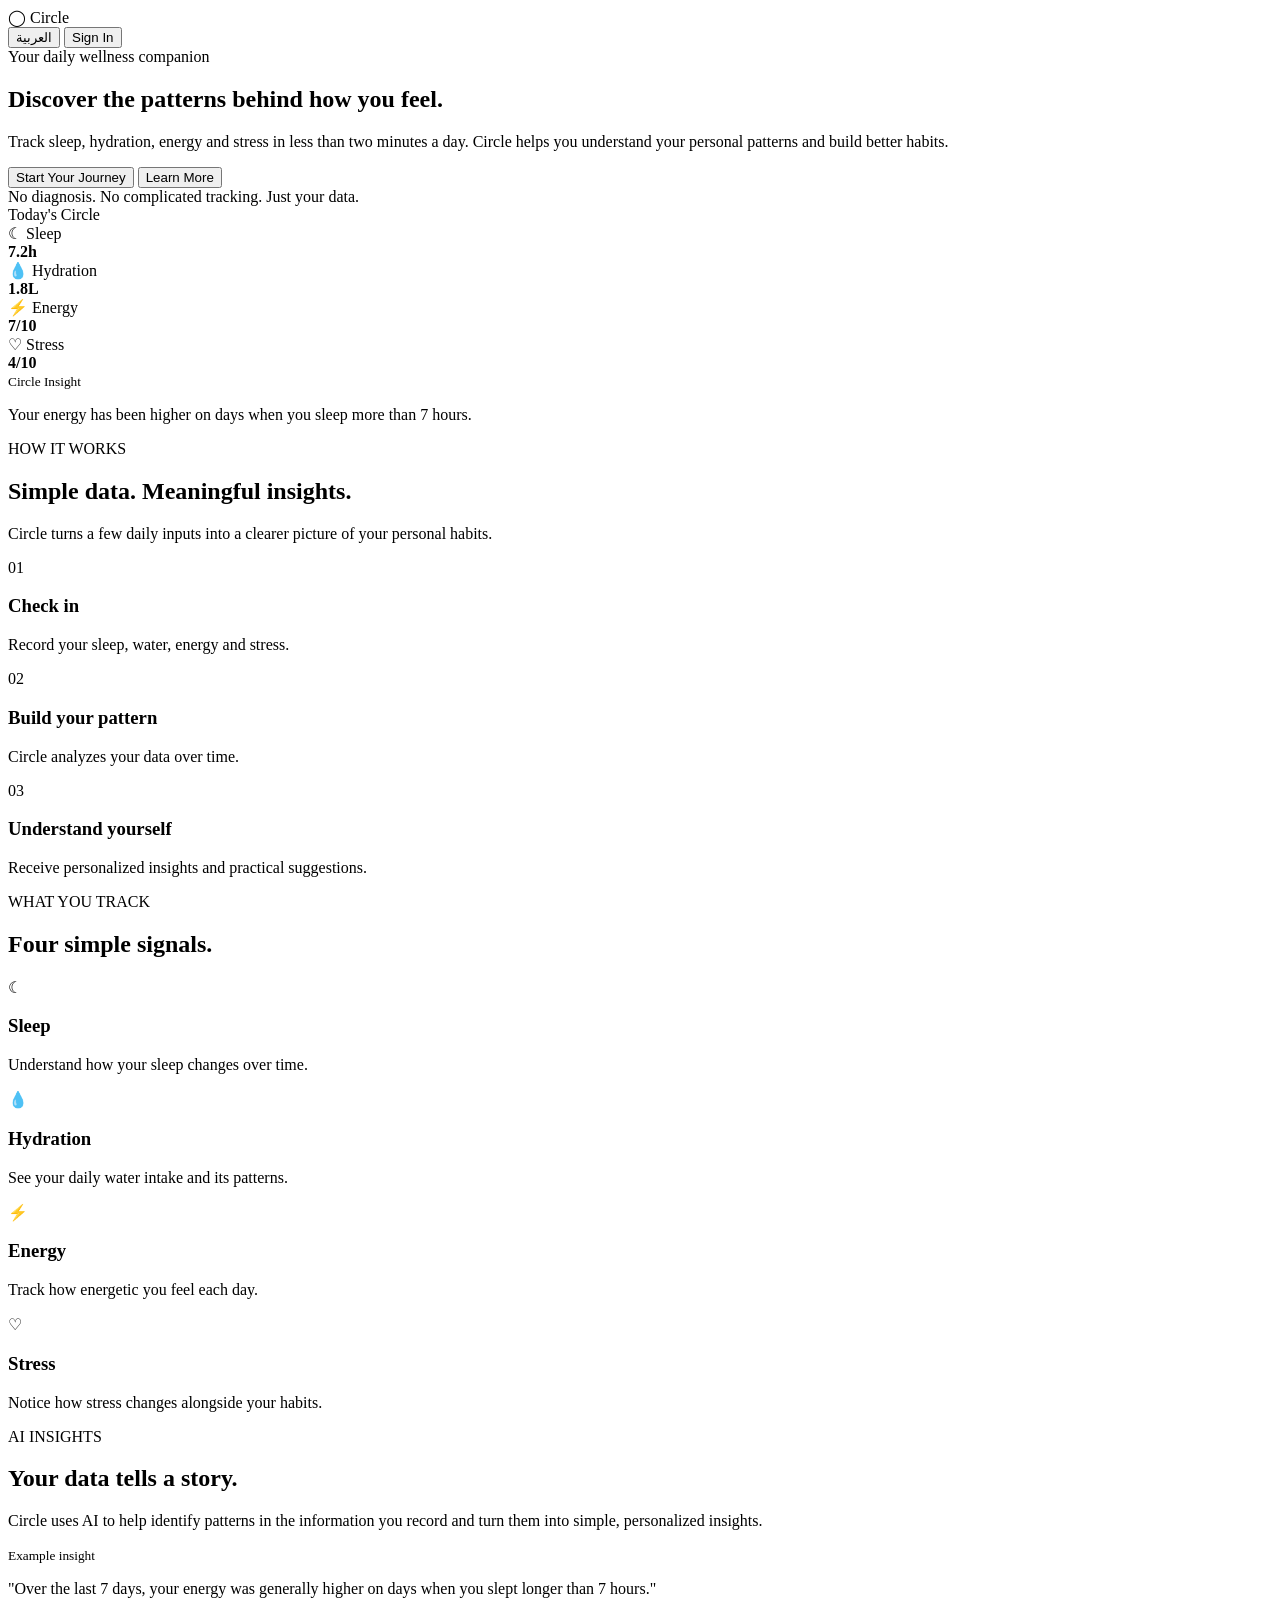
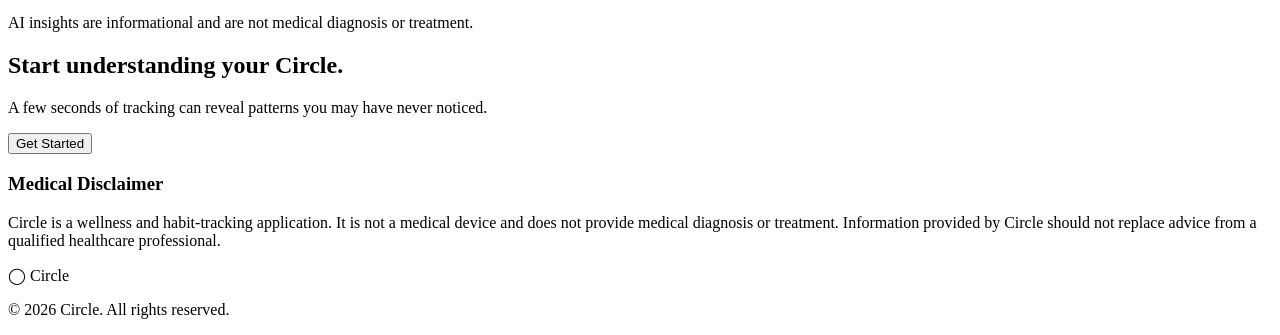
==== index.html @ 83fcd275 "Add initial HTML structure for Circle app" ====
<!DOCTYPE html>
<html lang="en">
<head>
    <meta charset="UTF-8">
    <meta name="viewport" content="width=device-width, initial-scale=1.0">

    <meta
        name="description"
        content="Circle helps you understand the patterns between sleep, hydration, energy and stress."
    >

    <title>Circle — Understand Your Patterns</title>

    <link rel="stylesheet" href="style.css">
</head>

<body>

    <header class="navbar">

        <div class="logo">
            <span class="logo-mark">◯</span>
            <span>Circle</span>
        </div>

        <nav>
            <button id="languageToggle" class="language-btn">
                العربية
            </button>

            <button class="login-btn" id="loginBtn">
                Sign In
            </button>
        </nav>

    </header>


    <main>

        <!-- HERO -->

        <section class="hero">

            <div class="hero-content">

                <div class="badge">
                    Your daily wellness companion
                </div>

                <h1>
                    Discover the patterns
                    <span>behind how you feel.</span>
                </h1>

                <p>
                    Track sleep, hydration, energy and stress in less than
                    two minutes a day. Circle helps you understand your
                    personal patterns and build better habits.
                </p>

                <div class="hero-buttons">

                    <button class="primary-btn" id="startBtn">
                        Start Your Journey
                    </button>

                    <button class="secondary-btn" id="learnBtn">
                        Learn More
                    </button>

                </div>

                <div class="hero-note">
                    No diagnosis. No complicated tracking. Just your data.
                </div>

            </div>


            <div class="hero-card">

                <div class="card-header">
                    <span>Today's Circle</span>
                    <span class="status-dot"></span>
                </div>

                <div class="metric">

                    <div>
                        <span class="metric-icon">☾</span>
                        <span>Sleep</span>
                    </div>

                    <strong>7.2h</strong>

                </div>

                <div class="metric">

                    <div>
                        <span class="metric-icon">💧</span>
                        <span>Hydration</span>
                    </div>

                    <strong>1.8L</strong>

                </div>

                <div class="metric">

                    <div>
                        <span class="metric-icon">⚡</span>
                        <span>Energy</span>
                    </div>

                    <strong>7/10</strong>

                </div>

                <div class="metric">

                    <div>
                        <span class="metric-icon">♡</span>
                        <span>Stress</span>
                    </div>

                    <strong>4/10</strong>

                </div>

                <div class="insight">

                    <small>Circle Insight</small>

                    <p>
                        Your energy has been higher on days
                        when you sleep more than 7 hours.
                    </p>

                </div>

            </div>

        </section>


        <!-- HOW IT WORKS -->

        <section class="section" id="howItWorks">

            <div class="section-title">

                <span class="eyebrow">
                    HOW IT WORKS
                </span>

                <h2>
                    Simple data. Meaningful insights.
                </h2>

                <p>
                    Circle turns a few daily inputs into a clearer picture
                    of your personal habits.
                </p>

            </div>


            <div class="steps">

                <div class="step">

                    <div class="step-number">01</div>

                    <h3>
                        Check in
                    </h3>

                    <p>
                        Record your sleep, water, energy and stress.
                    </p>

                </div>


                <div class="step">

                    <div class="step-number">02</div>

                    <h3>
                        Build your pattern
                    </h3>

                    <p>
                        Circle analyzes your data over time.
                    </p>

                </div>


                <div class="step">

                    <div class="step-number">03</div>

                    <h3>
                        Understand yourself
                    </h3>

                    <p>
                        Receive personalized insights and practical suggestions.
                    </p>

                </div>

            </div>

        </section>


        <!-- TRACK -->

        <section class="section track-section">

            <div class="section-title">

                <span class="eyebrow">
                    WHAT YOU TRACK
                </span>

                <h2>
                    Four simple signals.
                </h2>

            </div>


            <div class="track-grid">

                <div class="track-card">
                    <span>☾</span>
                    <h3>Sleep</h3>
                    <p>Understand how your sleep changes over time.</p>
                </div>

                <div class="track-card">
                    <span>💧</span>
                    <h3>Hydration</h3>
                    <p>See your daily water intake and its patterns.</p>
                </div>

                <div class="track-card">
                    <span>⚡</span>
                    <h3>Energy</h3>
                    <p>Track how energetic you feel each day.</p>
                </div>

                <div class="track-card">
                    <span>♡</span>
                    <h3>Stress</h3>
                    <p>Notice how stress changes alongside your habits.</p>
                </div>

            </div>

        </section>


        <!-- AI -->

        <section class="section ai-section">

            <div class="ai-card">

                <span class="eyebrow">
                    AI INSIGHTS
                </span>

                <h2>
                    Your data tells a story.
                </h2>

                <p>
                    Circle uses AI to help identify patterns in the
                    information you record and turn them into simple,
                    personalized insights.
                </p>

                <div class="ai-example">

                    <small>
                        Example insight
                    </small>

                    <p>
                        "Over the last 7 days, your energy was generally
                        higher on days when you slept longer than 7 hours."
                    </p>

                </div>

                <div class="disclaimer">
                    AI insights are informational and are not medical diagnosis
                    or treatment.
                </div>

            </div>

        </section>


        <!-- CTA -->

        <section class="cta">

            <h2>
                Start understanding your Circle.
            </h2>

            <p>
                A few seconds of tracking can reveal patterns
                you may have never noticed.
            </p>

            <button class="primary-btn" id="ctaBtn">
                Get Started
            </button>

        </section>


        <!-- DISCLAIMER -->

        <section class="disclaimer-section">

            <h3>
                Medical Disclaimer
            </h3>

            <p>
                Circle is a wellness and habit-tracking application.
                It is not a medical device and does not provide medical
                diagnosis or treatment. Information provided by Circle
                should not replace advice from a qualified healthcare
                professional.
            </p>

        </section>

    </main>


    <footer>

        <div class="logo">
            <span class="logo-mark">◯</span>
            <span>Circle</span>
        </div>

        <p>
            © 2026 Circle. All rights reserved.
        </p>

    </footer>


    <script src="app.js"></script>

</body>
</html>
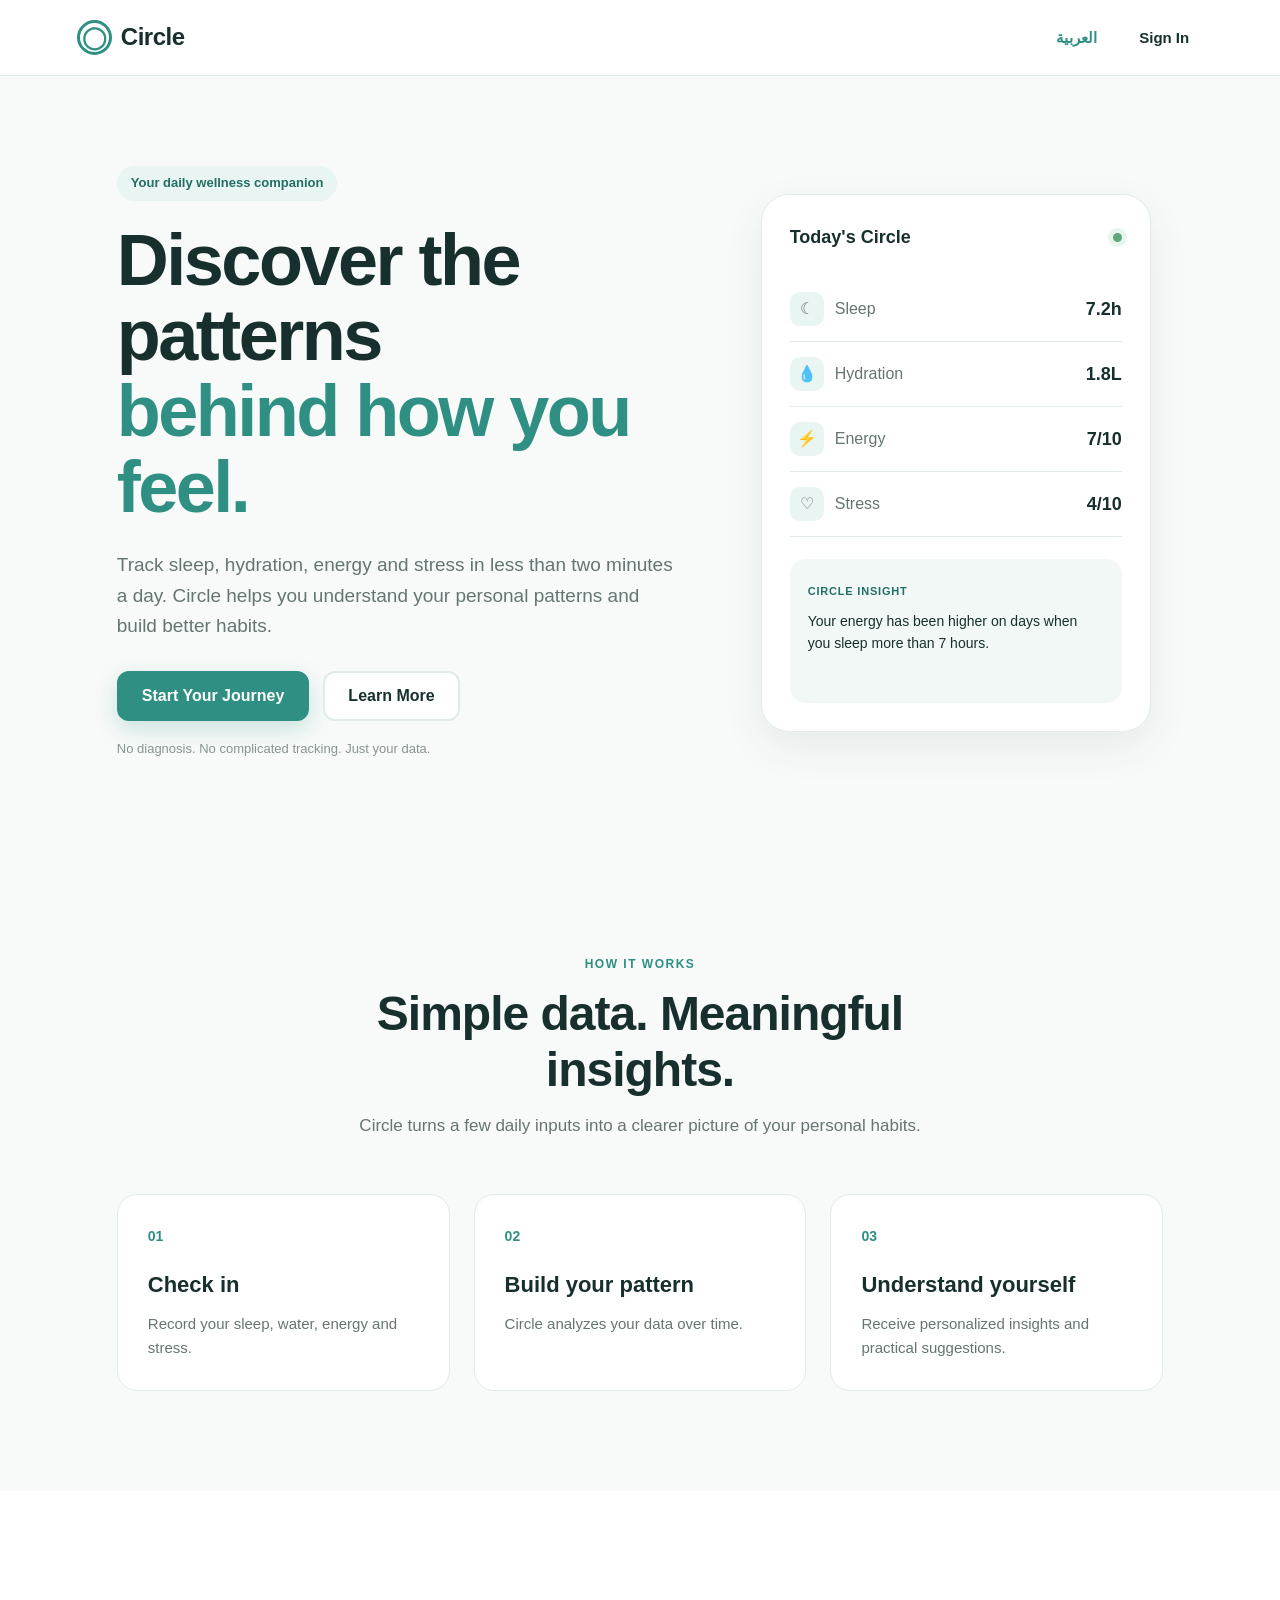
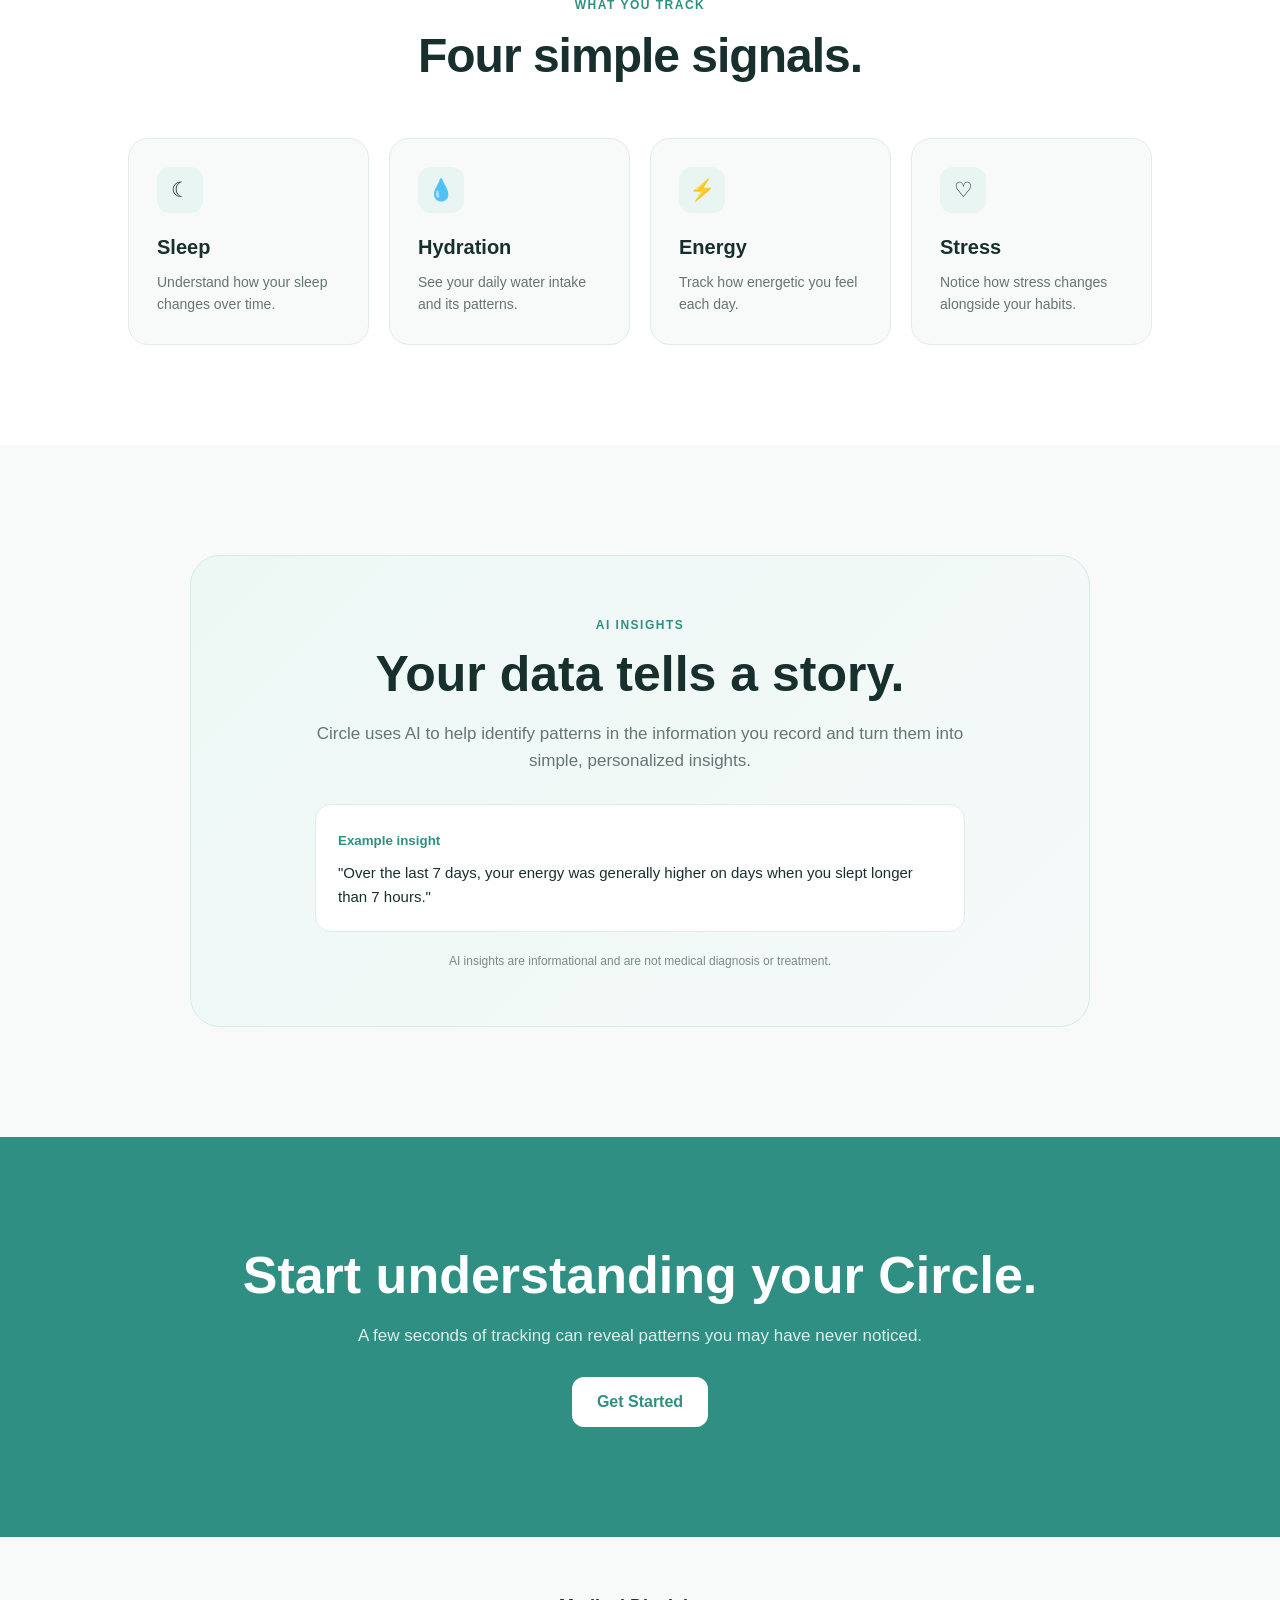
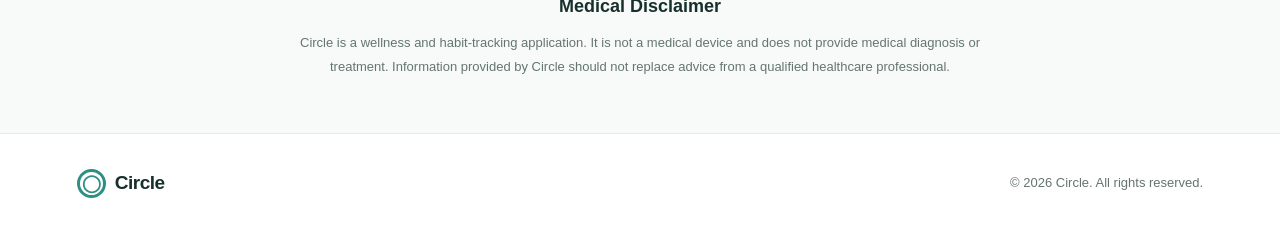
==== commit a813d2c0: "Refactor index.html for improved structure and clarity" ====
--- a/index.html
+++ b/index.html
@@ -1,44 +1,83 @@
 <!DOCTYPE html>
-<html lang="en">
+<html lang="en" dir="ltr">
+
 <head>
+
     <meta charset="UTF-8">
-    <meta name="viewport" content="width=device-width, initial-scale=1.0">
+
+    <meta
+        name="viewport"
+        content="width=device-width, initial-scale=1.0"
+    >
 
     <meta
         name="description"
         content="Circle helps you understand the patterns between sleep, hydration, energy and stress."
     >
 
+    <meta
+        name="theme-color"
+        content="#2f8f83"
+    >
+
     <title>Circle — Understand Your Patterns</title>
 
-    <link rel="stylesheet" href="style.css">
+    <link rel="stylesheet" href="style.css?v=2">
+
 </head>
 
+
 <body>
 
+    <!-- =========================
+         NAVIGATION
+    ========================== -->
+
     <header class="navbar">
 
         <div class="logo">
-            <span class="logo-mark">◯</span>
-            <span>Circle</span>
+
+            <span class="logo-mark">
+                ◯
+            </span>
+
+            <span>
+                Circle
+            </span>
+
         </div>
 
+
         <nav>
-            <button id="languageToggle" class="language-btn">
+
+            <button
+                id="languageToggle"
+                class="language-btn"
+                type="button"
+            >
                 العربية
             </button>
 
-            <button class="login-btn" id="loginBtn">
+
+            <button
+                class="login-btn"
+                id="loginBtn"
+                type="button"
+            >
                 Sign In
             </button>
+
         </nav>
 
     </header>
 
 
+
     <main>
 
-        <!-- HERO -->
+        <!-- =========================
+             HERO
+        ========================== -->
 
         <section class="hero">
 
@@ -48,94 +87,176 @@
                     Your daily wellness companion
                 </div>
 
+
                 <h1>
+
                     Discover the patterns
-                    <span>behind how you feel.</span>
+
+                    <span>
+                        behind how you feel.
+                    </span>
+
                 </h1>
 
+
                 <p>
-                    Track sleep, hydration, energy and stress in less than
-                    two minutes a day. Circle helps you understand your
-                    personal patterns and build better habits.
+
+                    Track sleep, hydration, energy and stress
+                    in less than two minutes a day.
+
+                    Circle helps you understand your personal
+                    patterns and build better habits.
+
                 </p>
 
+
                 <div class="hero-buttons">
 
-                    <button class="primary-btn" id="startBtn">
+                    <button
+                        class="primary-btn"
+                        id="startBtn"
+                        type="button"
+                    >
                         Start Your Journey
                     </button>
 
-                    <button class="secondary-btn" id="learnBtn">
+
+                    <button
+                        class="secondary-btn"
+                        id="learnBtn"
+                        type="button"
+                    >
                         Learn More
                     </button>
 
                 </div>
 
+
                 <div class="hero-note">
-                    No diagnosis. No complicated tracking. Just your data.
+
+                    No diagnosis.
+                    No complicated tracking.
+                    Just your data.
+
                 </div>
 
             </div>
 
 
+
+            <!-- =========================
+                 PREVIEW CARD
+            ========================== -->
+
             <div class="hero-card">
 
                 <div class="card-header">
-                    <span>Today's Circle</span>
+
+                    <span>
+                        Today's Circle
+                    </span>
+
                     <span class="status-dot"></span>
-                </div>
+
+                </div>
+
 
                 <div class="metric">
 
                     <div>
-                        <span class="metric-icon">☾</span>
-                        <span>Sleep</span>
+
+                        <span class="metric-icon">
+                            ☾
+                        </span>
+
+                        <span>
+                            Sleep
+                        </span>
+
                     </div>
 
-                    <strong>7.2h</strong>
-
-                </div>
+                    <strong>
+                        7.2h
+                    </strong>
+
+                </div>
+
 
                 <div class="metric">
 
                     <div>
-                        <span class="metric-icon">💧</span>
-                        <span>Hydration</span>
+
+                        <span class="metric-icon">
+                            💧
+                        </span>
+
+                        <span>
+                            Hydration
+                        </span>
+
                     </div>
 
-                    <strong>1.8L</strong>
-
-                </div>
+                    <strong>
+                        1.8L
+                    </strong>
+
+                </div>
+
 
                 <div class="metric">
 
                     <div>
-                        <span class="metric-icon">⚡</span>
-                        <span>Energy</span>
+
+                        <span class="metric-icon">
+                            ⚡
+                        </span>
+
+                        <span>
+                            Energy
+                        </span>
+
                     </div>
 
-                    <strong>7/10</strong>
-
-                </div>
+                    <strong>
+                        7/10
+                    </strong>
+
+                </div>
+
 
                 <div class="metric">
 
                     <div>
-                        <span class="metric-icon">♡</span>
-                        <span>Stress</span>
+
+                        <span class="metric-icon">
+                            ♡
+                        </span>
+
+                        <span>
+                            Stress
+                        </span>
+
                     </div>
 
-                    <strong>4/10</strong>
-
-                </div>
+                    <strong>
+                        4/10
+                    </strong>
+
+                </div>
+
 
                 <div class="insight">
 
-                    <small>Circle Insight</small>
-
-                    <p>
+                    <small>
+                        Circle Insight
+                    </small>
+
+
+                    <p>
+
                         Your energy has been higher on days
                         when you sleep more than 7 hours.
+
                     </p>
 
                 </div>
@@ -145,9 +266,15 @@
         </section>
 
 
-        <!-- HOW IT WORKS -->
-
-        <section class="section" id="howItWorks">
+
+        <!-- =========================
+             HOW IT WORKS
+        ========================== -->
+
+        <section
+            class="section"
+            id="howItWorks"
+        >
 
             <div class="section-title">
 
@@ -155,60 +282,88 @@
                     HOW IT WORKS
                 </span>
 
+
                 <h2>
                     Simple data. Meaningful insights.
                 </h2>
 
+
                 <p>
-                    Circle turns a few daily inputs into a clearer picture
-                    of your personal habits.
+
+                    Circle turns a few daily inputs into a clearer
+                    picture of your personal habits.
+
                 </p>
 
             </div>
 
 
+
             <div class="steps">
 
                 <div class="step">
 
-                    <div class="step-number">01</div>
+                    <div class="step-number">
+                        01
+                    </div>
+
 
                     <h3>
                         Check in
                     </h3>
 
-                    <p>
-                        Record your sleep, water, energy and stress.
-                    </p>
-
-                </div>
+
+                    <p>
+
+                        Record your sleep, water,
+                        energy and stress.
+
+                    </p>
+
+                </div>
+
 
 
                 <div class="step">
 
-                    <div class="step-number">02</div>
+                    <div class="step-number">
+                        02
+                    </div>
+
 
                     <h3>
                         Build your pattern
                     </h3>
 
-                    <p>
-                        Circle analyzes your data over time.
-                    </p>
-
-                </div>
+
+                    <p>
+
+                        Circle analyzes your data
+                        over time.
+
+                    </p>
+
+                </div>
+
 
 
                 <div class="step">
 
-                    <div class="step-number">03</div>
+                    <div class="step-number">
+                        03
+                    </div>
+
 
                     <h3>
                         Understand yourself
                     </h3>
 
-                    <p>
-                        Receive personalized insights and practical suggestions.
+
+                    <p>
+
+                        Receive personalized insights
+                        and practical suggestions.
+
                     </p>
 
                 </div>
@@ -218,7 +373,10 @@
         </section>
 
 
-        <!-- TRACK -->
+
+        <!-- =========================
+             TRACK
+        ========================== -->
 
         <section class="section track-section">
 
@@ -228,6 +386,7 @@
                     WHAT YOU TRACK
                 </span>
 
+
                 <h2>
                     Four simple signals.
                 </h2>
@@ -235,30 +394,81 @@
             </div>
 
 
+
             <div class="track-grid">
 
                 <div class="track-card">
-                    <span>☾</span>
-                    <h3>Sleep</h3>
-                    <p>Understand how your sleep changes over time.</p>
-                </div>
+
+                    <span>
+                        ☾
+                    </span>
+
+                    <h3>
+                        Sleep
+                    </h3>
+
+                    <p>
+                        Understand how your sleep
+                        changes over time.
+                    </p>
+
+                </div>
+
+
 
                 <div class="track-card">
-                    <span>💧</span>
-                    <h3>Hydration</h3>
-                    <p>See your daily water intake and its patterns.</p>
-                </div>
+
+                    <span>
+                        💧
+                    </span>
+
+                    <h3>
+                        Hydration
+                    </h3>
+
+                    <p>
+                        See your daily water intake
+                        and its patterns.
+                    </p>
+
+                </div>
+
+
 
                 <div class="track-card">
-                    <span>⚡</span>
-                    <h3>Energy</h3>
-                    <p>Track how energetic you feel each day.</p>
-                </div>
+
+                    <span>
+                        ⚡
+                    </span>
+
+                    <h3>
+                        Energy
+                    </h3>
+
+                    <p>
+                        Track how energetic
+                        you feel each day.
+                    </p>
+
+                </div>
+
+
 
                 <div class="track-card">
-                    <span>♡</span>
-                    <h3>Stress</h3>
-                    <p>Notice how stress changes alongside your habits.</p>
+
+                    <span>
+                        ♡
+                    </span>
+
+                    <h3>
+                        Stress
+                    </h3>
+
+                    <p>
+                        Notice how stress changes
+                        alongside your habits.
+                    </p>
+
                 </div>
 
             </div>
@@ -266,7 +476,10 @@
         </section>
 
 
-        <!-- AI -->
+
+        <!-- =========================
+             AI INSIGHTS
+        ========================== -->
 
         <section class="section ai-section">
 
@@ -276,15 +489,20 @@
                     AI INSIGHTS
                 </span>
 
+
                 <h2>
                     Your data tells a story.
                 </h2>
 
+
                 <p>
-                    Circle uses AI to help identify patterns in the
-                    information you record and turn them into simple,
-                    personalized insights.
+
+                    Circle uses AI to help identify patterns
+                    in the information you record and turn
+                    them into simple, personalized insights.
+
                 </p>
+
 
                 <div class="ai-example">
 
@@ -292,16 +510,23 @@
                         Example insight
                     </small>
 
-                    <p>
-                        "Over the last 7 days, your energy was generally
-                        higher on days when you slept longer than 7 hours."
-                    </p>
-
-                </div>
+
+                    <p>
+
+                        "Over the last 7 days, your energy
+                        was generally higher on days when
+                        you slept longer than 7 hours."
+
+                    </p>
+
+                </div>
+
 
                 <div class="disclaimer">
-                    AI insights are informational and are not medical diagnosis
-                    or treatment.
+
+                    AI insights are informational and are
+                    not medical diagnosis or treatment.
+
                 </div>
 
             </div>
@@ -309,7 +534,10 @@
         </section>
 
 
-        <!-- CTA -->
+
+        <!-- =========================
+             CTA
+        ========================== -->
 
         <section class="cta">
 
@@ -317,19 +545,30 @@
                 Start understanding your Circle.
             </h2>
 
+
             <p>
-                A few seconds of tracking can reveal patterns
-                you may have never noticed.
+
+                A few seconds of tracking can reveal
+                patterns you may have never noticed.
+
             </p>
 
-            <button class="primary-btn" id="ctaBtn">
+
+            <button
+                class="primary-btn"
+                id="ctaBtn"
+                type="button"
+            >
                 Get Started
             </button>
 
         </section>
 
 
-        <!-- DISCLAIMER -->
+
+        <!-- =========================
+             MEDICAL DISCLAIMER
+        ========================== -->
 
         <section class="disclaimer-section">
 
@@ -337,12 +576,19 @@
                 Medical Disclaimer
             </h3>
 
+
             <p>
-                Circle is a wellness and habit-tracking application.
-                It is not a medical device and does not provide medical
-                diagnosis or treatment. Information provided by Circle
-                should not replace advice from a qualified healthcare
+
+                Circle is a wellness and habit-tracking
+                application.
+
+                It is not a medical device and does not
+                provide medical diagnosis or treatment.
+
+                Information provided by Circle should not
+                replace advice from a qualified healthcare
                 professional.
+
             </p>
 
         </section>
@@ -350,12 +596,25 @@
     </main>
 
 
+
+    <!-- =========================
+         FOOTER
+    ========================== -->
+
     <footer>
 
         <div class="logo">
-            <span class="logo-mark">◯</span>
-            <span>Circle</span>
+
+            <span class="logo-mark">
+                ◯
+            </span>
+
+            <span>
+                Circle
+            </span>
+
         </div>
+
 
         <p>
             © 2026 Circle. All rights reserved.
@@ -364,7 +623,14 @@
     </footer>
 
 
-    <script src="app.js"></script>
+
+    <!-- =========================
+         APP JAVASCRIPT
+         v=2 forces browser refresh
+    ========================== -->
+
+    <script src="app.js?v=2"></script>
 
 </body>
+
 </html>
--- a/style.css
+++ b/style.css
@@ -0,0 +1,952 @@
+/* ==========================================
+   CIRCLE HEALTH — MAIN STYLES
+   ========================================== */
+
+* {
+    margin: 0;
+    padding: 0;
+    box-sizing: border-box;
+}
+
+:root {
+    --primary: #2f8f83;
+    --primary-dark: #236e65;
+    --primary-light: #e8f5f2;
+
+    --blue: #4b8fc8;
+    --green: #5da77a;
+
+    --background: #f7faf9;
+    --surface: #ffffff;
+    --text: #18302d;
+    --text-light: #657572;
+    --border: #e1ebe8;
+
+    --shadow: 0 15px 40px rgba(25, 70, 65, 0.08);
+    --radius: 20px;
+}
+
+html {
+    scroll-behavior: smooth;
+}
+
+body {
+    font-family:
+        -apple-system,
+        BlinkMacSystemFont,
+        "Segoe UI",
+        Roboto,
+        Arial,
+        sans-serif;
+
+    background: var(--background);
+    color: var(--text);
+    line-height: 1.6;
+}
+
+button {
+    font-family: inherit;
+    cursor: pointer;
+}
+
+a {
+    color: inherit;
+    text-decoration: none;
+}
+
+
+/* ==========================================
+   NAVBAR
+   ========================================== */
+
+.navbar {
+    width: 100%;
+    height: 76px;
+
+    display: flex;
+    align-items: center;
+    justify-content: space-between;
+
+    padding: 0 6%;
+
+    background: rgba(255, 255, 255, 0.94);
+    border-bottom: 1px solid var(--border);
+
+    position: sticky;
+    top: 0;
+    z-index: 100;
+
+    backdrop-filter: blur(12px);
+}
+
+.logo {
+    display: flex;
+    align-items: center;
+    gap: 9px;
+
+    font-size: 24px;
+    font-weight: 700;
+    letter-spacing: -0.5px;
+}
+
+.logo-mark {
+    width: 35px;
+    height: 35px;
+
+    display: flex;
+    align-items: center;
+    justify-content: center;
+
+    border: 3px solid var(--primary);
+    border-radius: 50%;
+
+    color: var(--primary);
+    font-size: 22px;
+}
+
+.navbar nav {
+    display: flex;
+    align-items: center;
+    gap: 14px;
+}
+
+.language-btn,
+.login-btn {
+    border: none;
+    background: transparent;
+
+    padding: 9px 14px;
+
+    border-radius: 10px;
+
+    font-size: 15px;
+    font-weight: 600;
+
+    transition: 0.2s ease;
+}
+
+.language-btn {
+    color: var(--primary);
+}
+
+.language-btn:hover {
+    background: var(--primary-light);
+}
+
+.login-btn {
+    color: var(--text);
+}
+
+.login-btn:hover {
+    background: #eef3f1;
+}
+
+
+/* ==========================================
+   HERO
+   ========================================== */
+
+.hero {
+    max-width: 1200px;
+
+    margin: 0 auto;
+
+    min-height: 680px;
+
+    padding: 90px 6%;
+
+    display: grid;
+    grid-template-columns: 1.15fr 0.85fr;
+
+    align-items: center;
+
+    gap: 70px;
+}
+
+.hero-content {
+    max-width: 650px;
+}
+
+.badge {
+    display: inline-block;
+
+    padding: 7px 14px;
+
+    border-radius: 50px;
+
+    background: var(--primary-light);
+    color: var(--primary-dark);
+
+    font-size: 13px;
+    font-weight: 700;
+
+    margin-bottom: 22px;
+}
+
+.hero h1 {
+    font-size: clamp(44px, 6vw, 72px);
+
+    line-height: 1.05;
+
+    letter-spacing: -2.5px;
+
+    margin-bottom: 25px;
+}
+
+.hero h1 span {
+    display: block;
+    color: var(--primary);
+}
+
+.hero p {
+    max-width: 610px;
+
+    font-size: 19px;
+
+    color: var(--text-light);
+
+    margin-bottom: 30px;
+}
+
+.hero-buttons {
+    display: flex;
+    align-items: center;
+    gap: 14px;
+
+    flex-wrap: wrap;
+}
+
+.primary-btn,
+.secondary-btn {
+    border-radius: 12px;
+
+    padding: 14px 23px;
+
+    font-size: 16px;
+    font-weight: 700;
+
+    transition:
+        transform 0.2s ease,
+        box-shadow 0.2s ease,
+        background 0.2s ease;
+}
+
+.primary-btn {
+    background: var(--primary);
+    color: white;
+    border: 2px solid var(--primary);
+
+    box-shadow: 0 8px 22px rgba(47, 143, 131, 0.22);
+}
+
+.primary-btn:hover {
+    background: var(--primary-dark);
+    transform: translateY(-2px);
+}
+
+.secondary-btn {
+    background: white;
+    color: var(--text);
+
+    border: 2px solid var(--border);
+}
+
+.secondary-btn:hover {
+    border-color: var(--primary);
+    color: var(--primary);
+}
+
+.hero-note {
+    margin-top: 18px;
+
+    font-size: 13px;
+
+    color: #879491;
+}
+
+
+/* ==========================================
+   HERO CARD
+   ========================================== */
+
+.hero-card {
+    background: var(--surface);
+
+    border: 1px solid var(--border);
+
+    border-radius: 28px;
+
+    padding: 28px;
+
+    box-shadow: var(--shadow);
+
+    max-width: 390px;
+
+    width: 100%;
+
+    justify-self: center;
+}
+
+.card-header {
+    display: flex;
+    align-items: center;
+    justify-content: space-between;
+
+    font-size: 18px;
+    font-weight: 700;
+
+    margin-bottom: 25px;
+}
+
+.status-dot {
+    width: 9px;
+    height: 9px;
+
+    border-radius: 50%;
+
+    background: var(--green);
+
+    box-shadow: 0 0 0 5px #e8f5ed;
+}
+
+.metric {
+    display: flex;
+    align-items: center;
+    justify-content: space-between;
+
+    padding: 15px 0;
+
+    border-bottom: 1px solid var(--border);
+}
+
+.metric div {
+    display: flex;
+    align-items: center;
+    gap: 11px;
+
+    color: var(--text-light);
+}
+
+.metric-icon {
+    width: 34px;
+    height: 34px;
+
+    display: flex;
+    align-items: center;
+    justify-content: center;
+
+    border-radius: 10px;
+
+    background: var(--primary-light);
+
+    font-size: 16px;
+}
+
+.metric strong {
+    font-size: 18px;
+}
+
+.insight {
+    margin-top: 22px;
+
+    padding: 18px;
+
+    border-radius: 16px;
+
+    background: #f1f8f6;
+}
+
+.insight small {
+    color: var(--primary-dark);
+
+    font-weight: 700;
+
+    text-transform: uppercase;
+
+    font-size: 11px;
+
+    letter-spacing: 0.8px;
+}
+
+.insight p {
+    margin-top: 7px;
+
+    font-size: 14px;
+
+    color: var(--text);
+}
+
+
+/* ==========================================
+   GENERAL SECTIONS
+   ========================================== */
+
+.section {
+    max-width: 1200px;
+
+    margin: 0 auto;
+
+    padding: 100px 6%;
+}
+
+.section-title {
+    max-width: 680px;
+
+    margin: 0 auto 55px;
+
+    text-align: center;
+}
+
+.eyebrow {
+    display: inline-block;
+
+    color: var(--primary);
+
+    font-size: 12px;
+
+    font-weight: 800;
+
+    letter-spacing: 1.5px;
+
+    margin-bottom: 12px;
+}
+
+.section-title h2 {
+    font-size: clamp(32px, 5vw, 48px);
+
+    line-height: 1.15;
+
+    letter-spacing: -1px;
+
+    margin-bottom: 15px;
+}
+
+.section-title p {
+    color: var(--text-light);
+
+    font-size: 17px;
+}
+
+
+/* ==========================================
+   STEPS
+   ========================================== */
+
+.steps {
+    display: grid;
+
+    grid-template-columns: repeat(3, 1fr);
+
+    gap: 24px;
+}
+
+.step {
+    background: white;
+
+    border: 1px solid var(--border);
+
+    border-radius: var(--radius);
+
+    padding: 30px;
+
+    transition:
+        transform 0.25s ease,
+        box-shadow 0.25s ease;
+}
+
+.step:hover {
+    transform: translateY(-5px);
+
+    box-shadow: var(--shadow);
+}
+
+.step-number {
+    color: var(--primary);
+
+    font-size: 14px;
+
+    font-weight: 800;
+
+    margin-bottom: 20px;
+}
+
+.step h3 {
+    font-size: 22px;
+
+    margin-bottom: 10px;
+}
+
+.step p {
+    color: var(--text-light);
+
+    font-size: 15px;
+}
+
+
+/* ==========================================
+   TRACKING CARDS
+   ========================================== */
+
+.track-section {
+    background: white;
+
+    max-width: none;
+
+    padding-left: 10%;
+    padding-right: 10%;
+}
+
+.track-grid {
+    max-width: 1100px;
+
+    margin: 0 auto;
+
+    display: grid;
+
+    grid-template-columns: repeat(4, 1fr);
+
+    gap: 20px;
+}
+
+.track-card {
+    padding: 28px;
+
+    border-radius: var(--radius);
+
+    background: var(--background);
+
+    border: 1px solid var(--border);
+}
+
+.track-card > span {
+    width: 46px;
+    height: 46px;
+
+    display: flex;
+    align-items: center;
+    justify-content: center;
+
+    border-radius: 13px;
+
+    background: var(--primary-light);
+
+    font-size: 21px;
+
+    margin-bottom: 18px;
+}
+
+.track-card h3 {
+    font-size: 20px;
+
+    margin-bottom: 8px;
+}
+
+.track-card p {
+    color: var(--text-light);
+
+    font-size: 14px;
+}
+
+
+/* ==========================================
+   AI SECTION
+   ========================================== */
+
+.ai-section {
+    padding-top: 110px;
+    padding-bottom: 110px;
+}
+
+.ai-card {
+    max-width: 900px;
+
+    margin: auto;
+
+    padding: 55px;
+
+    border-radius: 30px;
+
+    background:
+        linear-gradient(
+            135deg,
+            #edf8f5,
+            #f5faf9
+        );
+
+    border: 1px solid #d8ebe6;
+
+    text-align: center;
+}
+
+.ai-card h2 {
+    font-size: clamp(32px, 5vw, 50px);
+
+    line-height: 1.1;
+
+    margin-bottom: 18px;
+}
+
+.ai-card > p {
+    max-width: 650px;
+
+    margin: 0 auto 30px;
+
+    color: var(--text-light);
+
+    font-size: 17px;
+}
+
+.ai-example {
+    max-width: 650px;
+
+    margin: 30px auto 20px;
+
+    padding: 22px;
+
+    border-radius: 16px;
+
+    background: white;
+
+    text-align: left;
+
+    border: 1px solid var(--border);
+}
+
+.ai-example small {
+    color: var(--primary);
+
+    font-weight: 700;
+}
+
+.ai-example p {
+    margin-top: 8px;
+
+    font-size: 15px;
+}
+
+.disclaimer {
+    color: #7c8986;
+
+    font-size: 12px;
+}
+
+
+/* ==========================================
+   CTA
+   ========================================== */
+
+.cta {
+    text-align: center;
+
+    padding: 110px 6%;
+
+    background: var(--primary);
+
+    color: white;
+}
+
+.cta h2 {
+    font-size: clamp(34px, 5vw, 52px);
+
+    line-height: 1.1;
+
+    margin-bottom: 18px;
+}
+
+.cta p {
+    max-width: 600px;
+
+    margin: 0 auto 28px;
+
+    color: #dcefeb;
+
+    font-size: 17px;
+}
+
+.cta .primary-btn {
+    background: white;
+
+    color: var(--primary);
+
+    border-color: white;
+
+    box-shadow: none;
+}
+
+.cta .primary-btn:hover {
+    background: #f1f8f6;
+}
+
+
+/* ==========================================
+   MEDICAL DISCLAIMER
+   ========================================== */
+
+.disclaimer-section {
+    max-width: 850px;
+
+    margin: 0 auto;
+
+    padding: 55px 6%;
+
+    text-align: center;
+}
+
+.disclaimer-section h3 {
+    font-size: 18px;
+
+    margin-bottom: 10px;
+}
+
+.disclaimer-section p {
+    color: var(--text-light);
+
+    font-size: 13px;
+
+    line-height: 1.8;
+}
+
+
+/* ==========================================
+   FOOTER
+   ========================================== */
+
+footer {
+    min-height: 100px;
+
+    padding: 25px 6%;
+
+    display: flex;
+    align-items: center;
+    justify-content: space-between;
+
+    gap: 20px;
+
+    border-top: 1px solid var(--border);
+
+    background: white;
+}
+
+footer .logo {
+    font-size: 19px;
+}
+
+footer .logo-mark {
+    width: 29px;
+    height: 29px;
+
+    font-size: 17px;
+}
+
+footer p {
+    color: var(--text-light);
+
+    font-size: 13px;
+}
+
+
+/* ==========================================
+   RESPONSIVE — TABLET
+   ========================================== */
+
+@media (max-width: 900px) {
+
+    .hero {
+        grid-template-columns: 1fr;
+
+        text-align: center;
+
+        gap: 50px;
+
+        padding-top: 70px;
+    }
+
+    .hero-content {
+        margin: auto;
+    }
+
+    .hero-buttons {
+        justify-content: center;
+    }
+
+    .hero-note {
+        text-align: center;
+    }
+
+    .hero-card {
+        margin: auto;
+    }
+
+    .steps {
+        grid-template-columns: 1fr;
+    }
+
+    .track-grid {
+        grid-template-columns: repeat(2, 1fr);
+    }
+}
+
+
+/* ==========================================
+   RESPONSIVE — MOBILE
+   ========================================== */
+
+@media (max-width: 600px) {
+
+    .navbar {
+        height: 68px;
+
+        padding: 0 5%;
+    }
+
+    .logo {
+        font-size: 21px;
+    }
+
+    .logo-mark {
+        width: 31px;
+        height: 31px;
+
+        font-size: 18px;
+    }
+
+    .login-btn {
+        display: none;
+    }
+
+    .hero {
+        min-height: auto;
+
+        padding: 65px 5% 70px;
+
+        gap: 45px;
+    }
+
+    .hero h1 {
+        font-size: 43px;
+
+        letter-spacing: -1.7px;
+    }
+
+    .hero p {
+        font-size: 16px;
+    }
+
+    .hero-buttons {
+        flex-direction: column;
+
+        width: 100%;
+    }
+
+    .primary-btn,
+    .secondary-btn {
+        width: 100%;
+
+        padding: 14px 18px;
+    }
+
+    .hero-card {
+        padding: 22px;
+
+        border-radius: 22px;
+    }
+
+    .section {
+        padding: 75px 5%;
+    }
+
+    .section-title {
+        margin-bottom: 38px;
+    }
+
+    .section-title h2 {
+        font-size: 34px;
+    }
+
+    .track-section {
+        padding-left: 5%;
+        padding-right: 5%;
+    }
+
+    .track-grid {
+        grid-template-columns: 1fr;
+
+        gap: 14px;
+    }
+
+    .track-card {
+        padding: 23px;
+    }
+
+    .ai-card {
+        padding: 35px 22px;
+
+        border-radius: 23px;
+    }
+
+    .ai-card h2 {
+        font-size: 35px;
+    }
+
+    .cta {
+        padding: 80px 5%;
+    }
+
+    .cta h2 {
+        font-size: 36px;
+    }
+
+    footer {
+        flex-direction: column;
+
+        justify-content: center;
+
+        text-align: center;
+
+        padding: 35px 5%;
+    }
+}
+
+
+/* ==========================================
+   RTL SUPPORT
+   ========================================== */
+
+html[dir="rtl"] body {
+    font-family:
+        "Tahoma",
+        "Arial",
+        sans-serif;
+}
+
+html[dir="rtl"] .hero {
+    direction: rtl;
+}
+
+html[dir="rtl"] .hero-content {
+    text-align: right;
+}
+
+html[dir="rtl"] .hero-buttons {
+    justify-content: flex-start;
+}
+
+html[dir="rtl"] .metric,
+html[dir="rtl"] .card-header {
+    direction: rtl;
+}
+
+html[dir="rtl"] .ai-example {
+    text-align: right;
+}
+
+@media (max-width: 900px) {
+
+    html[dir="rtl"] .hero-content {
+        text-align: center;
+    }
+
+    html[dir="rtl"] .hero-buttons {
+        justify-content: center;
+    }
+}
